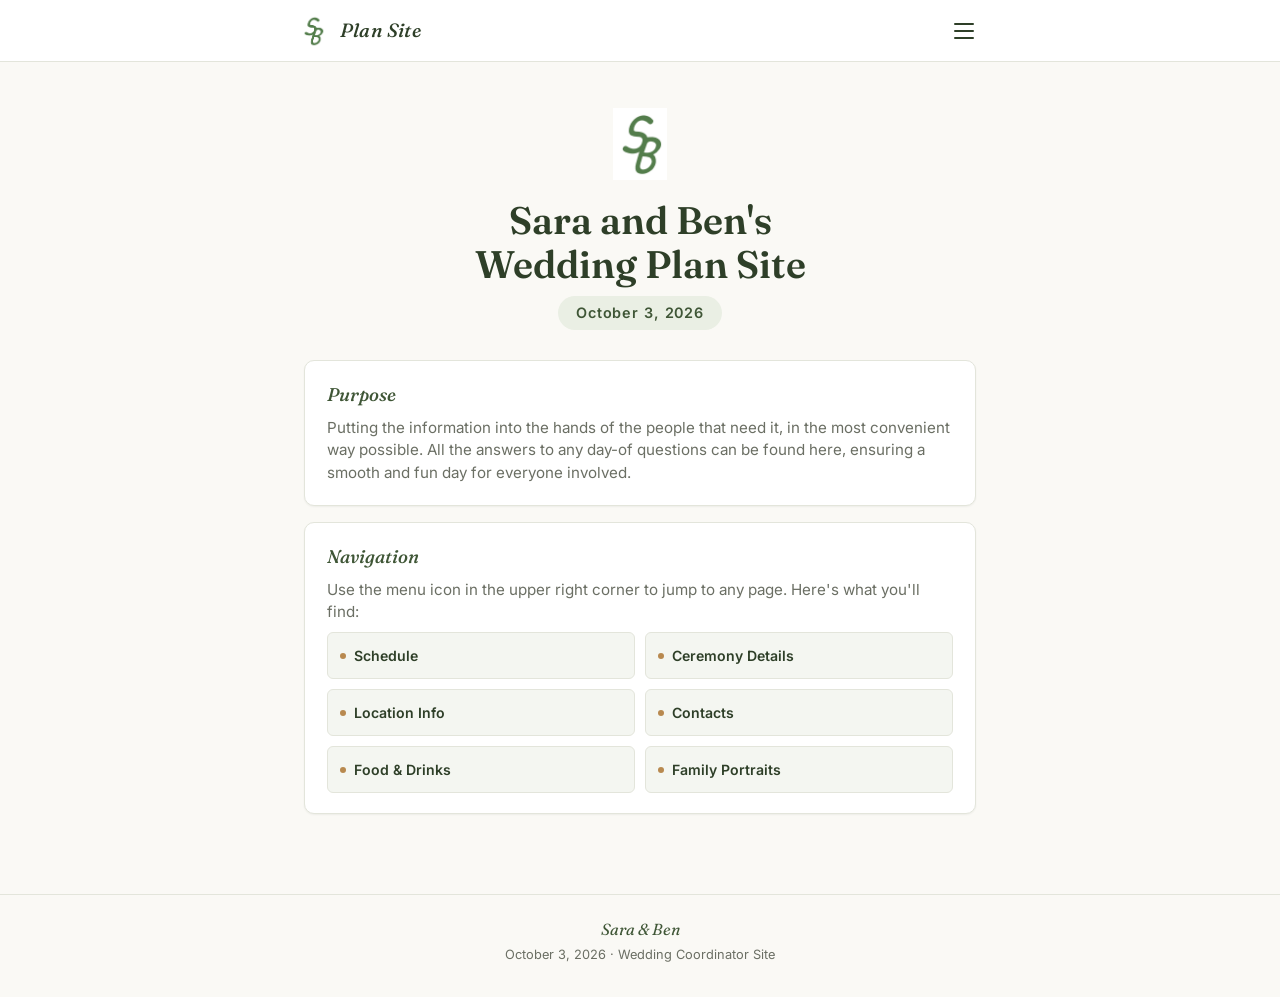
==== index.html @ fed75cc6 "Add files via upload" ====
<!DOCTYPE html>
<html lang="en">
<head>
<meta charset="UTF-8">
<meta name="viewport" content="width=device-width, initial-scale=1.0">
<title>Sara &amp; Ben's Wedding Plan Site</title>
<link rel="icon" href="images/logo.png">
<link rel="stylesheet" href="css/styles.css">
</head>
<body data-page="index.html">
<a class="skip-link" href="#main-content">Skip to content</a>
<div id="site-header-mount"></div>

<main id="main-content">
  <section class="hero">
    <img class="hero-mark" src="images/logo.png" alt="">
    <h1 class="hero-title">Sara and Ben's<br>Wedding Plan Site</h1>
    <span class="hero-date">October 3, 2026</span>

    <div class="hero-card">
      <h2>Purpose</h2>
      <p>Putting the information into the hands of the people that need it, in the most convenient way possible. All the answers to any day-of questions can be found here, ensuring a smooth and fun day for everyone involved.</p>
    </div>

    <div class="hero-card">
      <h2>Navigation</h2>
      <p>Use the menu icon in the upper right corner to jump to any page. Here's what you'll find:</p>
      <div class="hero-nav-list">
        <a href="schedule.html"><span class="dot"></span>Schedule</a>
        <a href="ceremony.html"><span class="dot"></span>Ceremony Details</a>
        <a href="location.html"><span class="dot"></span>Location Info</a>
        <a href="contacts.html"><span class="dot"></span>Contacts</a>
        <a href="food.html"><span class="dot"></span>Food &amp; Drinks</a>
        <a href="family.html"><span class="dot"></span>Family Portraits</a>
      </div>
    </div>
  </section>
</main>

<div id="site-footer-mount"></div>
<script src="js/script.js"></script>
</body>
</html>
---- css/styles.css ----
/* ==========================================================================
   Sara & Ben — Wedding Plan Site
   Shared stylesheet
   ========================================================================== */

@import url('https://fonts.googleapis.com/css2?family=Fraunces:ital,opsz,wght@0,9..144,400;0,9..144,500;0,9..144,600;1,9..144,500&family=Inter:wght@400;500;600;700&display=swap');

:root {
  /* Color */
  --color-primary: #5C7C50;
  --color-primary-dark: #3F5636;
  --color-primary-darker: #2E3F28;
  --color-primary-light: #EAEFE4;
  --color-primary-tint: #F4F6F1;
  --color-gold: #B8894F;
  --color-bg: #FAF9F5;
  --color-card: #FFFFFF;
  --color-text: #2A2C27;
  --color-text-muted: #6B6F64;
  --color-border: #E3E5DB;
  --color-border-strong: #C9CDBE;

  /* Type */
  --font-display: "Fraunces", Georgia, serif;
  --font-body: "Inter", -apple-system, BlinkMacSystemFont, "Segoe UI", sans-serif;

  /* Layout */
  --header-height: 62px;
  --max-width: 720px;
  --radius: 10px;
  --radius-sm: 6px;
  --shadow-sm: 0 1px 2px rgba(37, 43, 27, 0.06);
  --shadow-md: 0 6px 20px rgba(37, 43, 27, 0.10);
}

* { box-sizing: border-box; }

html { -webkit-text-size-adjust: 100%; }

body {
  margin: 0;
  font-family: var(--font-body);
  background: var(--color-bg);
  color: var(--color-text);
  line-height: 1.5;
  -webkit-font-smoothing: antialiased;
}

img { max-width: 100%; display: block; }

a { color: inherit; }

button { font-family: inherit; }

/* ---------- Skip link / focus ---------- */
.skip-link {
  position: absolute;
  left: -999px;
  top: 0;
  background: var(--color-primary-dark);
  color: #fff;
  padding: 10px 16px;
  border-radius: 0 0 8px 0;
  z-index: 200;
}
.skip-link:focus {
  left: 0;
}

:focus-visible {
  outline: 3px solid var(--color-gold);
  outline-offset: 2px;
}

/* ---------- Header ---------- */
.site-header {
  position: sticky;
  top: 0;
  z-index: 100;
  height: var(--header-height);
  background: var(--color-card);
  border-bottom: 1px solid var(--color-border);
}

.header-inner {
  max-width: var(--max-width);
  margin: 0 auto;
  height: 100%;
  display: flex;
  align-items: center;
  justify-content: space-between;
  padding: 0 16px;
}

.brand {
  display: flex;
  align-items: center;
  gap: 10px;
  text-decoration: none;
  color: var(--color-primary-darker);
}

.brand-logo {
  width: 34px;
  height: 34px;
  object-fit: contain;
}

.brand-text {
  font-family: var(--font-display);
  font-style: italic;
  font-weight: 500;
  font-size: 1.2rem;
  letter-spacing: 0.01em;
}

.menu-toggle {
  width: 40px;
  height: 40px;
  border: none;
  background: transparent;
  border-radius: var(--radius-sm);
  display: flex;
  flex-direction: column;
  align-items: center;
  justify-content: center;
  gap: 5px;
  cursor: pointer;
}

.menu-toggle:hover { background: var(--color-primary-tint); }

.menu-toggle span {
  display: block;
  width: 20px;
  height: 2px;
  background: var(--color-primary-darker);
  border-radius: 2px;
  transition: transform 0.22s ease, opacity 0.22s ease;
}

.menu-toggle[aria-expanded="true"] span:nth-child(1) {
  transform: translateY(7px) rotate(45deg);
}
.menu-toggle[aria-expanded="true"] span:nth-child(2) {
  opacity: 0;
}
.menu-toggle[aria-expanded="true"] span:nth-child(3) {
  transform: translateY(-7px) rotate(-45deg);
}

/* ---------- Slide-down nav menu ---------- */
.site-menu {
  position: fixed;
  top: var(--header-height);
  left: 0;
  right: 0;
  background: var(--color-primary-darker);
  z-index: 100;
  max-height: 0;
  overflow: hidden;
  transition: max-height 0.28s ease;
}

.site-menu.is-open {
  max-height: 480px;
}

.site-menu ul {
  list-style: none;
  margin: 0;
  padding: 8px 0 14px;
  max-width: var(--max-width);
  margin: 0 auto;
}

.site-menu a {
  display: block;
  padding: 13px 20px;
  color: #F2F1EA;
  text-decoration: none;
  font-size: 1.02rem;
  font-weight: 500;
  border-left: 3px solid transparent;
}

.site-menu a:hover,
.site-menu a:focus-visible {
  background: rgba(255,255,255,0.06);
}

.site-menu a.is-active {
  color: #fff;
  border-left-color: var(--color-gold);
  background: rgba(255,255,255,0.06);
}

.menu-overlay {
  position: fixed;
  inset: var(--header-height) 0 0 0;
  background: rgba(20, 24, 16, 0.35);
  z-index: 90;
  opacity: 0;
  pointer-events: none;
  transition: opacity 0.22s ease;
}

.menu-overlay.is-open {
  opacity: 1;
  pointer-events: auto;
}

body.menu-locked {
  overflow: hidden;
}

/* ---------- Page shell ---------- */
main {
  max-width: var(--max-width);
  margin: 0 auto;
  padding: 28px 16px 56px;
  min-height: calc(100vh - var(--header-height) - 120px);
}

.page-title {
  font-family: var(--font-display);
  font-weight: 600;
  font-size: 1.9rem;
  color: var(--color-primary-darker);
  margin: 0 0 4px;
}

.page-kicker {
  text-transform: uppercase;
  letter-spacing: 0.14em;
  font-size: 0.72rem;
  font-weight: 600;
  color: var(--color-gold);
  margin: 0 0 6px;
}

.page-intro {
  color: var(--color-text-muted);
  margin: 0 0 26px;
  font-size: 0.97rem;
}

/* ---------- Home page ---------- */
.hero {
  text-align: center;
  padding: 18px 8px 8px;
}

.hero-mark {
  width: 72px;
  height: 72px;
  margin: 0 auto 18px;
  object-fit: contain;
}

.hero-title {
  font-family: var(--font-display);
  font-weight: 600;
  font-size: 2.1rem;
  line-height: 1.15;
  color: var(--color-primary-darker);
  margin: 0 0 10px;
}

.hero-date {
  display: inline-block;
  font-family: var(--font-body);
  font-weight: 600;
  letter-spacing: 0.06em;
  color: var(--color-primary-dark);
  background: var(--color-primary-light);
  border-radius: 999px;
  padding: 6px 18px;
  font-size: 0.9rem;
  margin-bottom: 30px;
}

.hero-card {
  text-align: left;
  background: var(--color-card);
  border: 1px solid var(--color-border);
  border-radius: var(--radius);
  padding: 20px 22px;
  margin-bottom: 16px;
  box-shadow: var(--shadow-sm);
}

.hero-card h2 {
  font-family: var(--font-display);
  font-style: italic;
  font-weight: 500;
  font-size: 1.15rem;
  margin: 0 0 8px;
  color: var(--color-primary-dark);
}

.hero-card p {
  margin: 0;
  color: var(--color-text-muted);
  font-size: 0.95rem;
}

.hero-nav-list {
  margin-top: 8px;
  display: grid;
  grid-template-columns: 1fr 1fr;
  gap: 10px;
}

.hero-nav-list a {
  display: flex;
  align-items: center;
  gap: 8px;
  text-decoration: none;
  background: var(--color-primary-tint);
  border: 1px solid var(--color-border);
  border-radius: var(--radius-sm);
  padding: 12px 12px;
  font-size: 0.88rem;
  font-weight: 600;
  color: var(--color-primary-darker);
}

.hero-nav-list a:hover { border-color: var(--color-primary); }

.hero-nav-list .dot {
  width: 6px;
  height: 6px;
  border-radius: 50%;
  background: var(--color-gold);
  flex: none;
}

/* ---------- Section header bars (ceremony / food / family) ---------- */
.section-block {
  margin-bottom: 22px;
}

.section-bar {
  background: var(--color-primary);
  color: #fff;
  font-weight: 600;
  font-size: 0.82rem;
  letter-spacing: 0.06em;
  text-transform: uppercase;
  padding: 11px 16px;
  border-radius: var(--radius-sm) var(--radius-sm) 0 0;
}

.section-bar.alt { background: var(--color-primary-dark); }

.section-body {
  background: var(--color-card);
  border: 1px solid var(--color-border);
  border-top: none;
  border-radius: 0 0 var(--radius-sm) var(--radius-sm);
  overflow: hidden;
}

.ordered-list {
  list-style: none;
  margin: 0;
  padding: 0;
  counter-reset: item;
}

.ordered-list li {
  counter-increment: item;
  display: flex;
  gap: 12px;
  align-items: baseline;
  padding: 10px 16px;
  border-bottom: 1px solid var(--color-border);
  font-size: 0.93rem;
}

.ordered-list li:last-child { border-bottom: none; }

.ordered-list li::before {
  content: counter(item);
  flex: none;
  width: 22px;
  height: 22px;
  border-radius: 50%;
  background: var(--color-primary-light);
  color: var(--color-primary-dark);
  font-weight: 700;
  font-size: 0.72rem;
  display: flex;
  align-items: center;
  justify-content: center;
}

/* plain rows, no counter (for food/drink lists where an Order # exists but isn't a rank) */
.plain-list { list-style: none; margin: 0; padding: 0; }
.plain-list li {
  padding: 10px 16px;
  border-bottom: 1px solid var(--color-border);
  font-size: 0.93rem;
}
.plain-list li:last-child { border-bottom: none; }

/* ---------- Tables ---------- */
.table-wrap {
  background: var(--color-card);
  border: 1px solid var(--color-border);
  border-radius: var(--radius);
  overflow: hidden;
  box-shadow: var(--shadow-sm);
}

table {
  width: 100%;
  border-collapse: collapse;
  font-size: 0.88rem;
}

thead th {
  background: var(--color-primary-dark);
  color: #fff;
  text-align: left;
  font-weight: 600;
  font-size: 0.72rem;
  letter-spacing: 0.07em;
  text-transform: uppercase;
  padding: 10px 12px;
}

tbody td {
  padding: 10px 12px;
  border-bottom: 1px solid var(--color-border);
  vertical-align: top;
}

tbody tr:last-child td { border-bottom: none; }

tbody tr:nth-child(even) { background: var(--color-primary-tint); }

.cell-primary { font-weight: 600; color: var(--color-primary-darker); }
.cell-muted { color: var(--color-text-muted); font-size: 0.85em; }

a.phone-link {
  color: var(--color-primary-dark);
  font-weight: 600;
  text-decoration: none;
}
a.phone-link:hover { text-decoration: underline; }

/* ---------- Schedule / timeline ---------- */
.filter-bar {
  position: relative;
  margin-bottom: 18px;
}

.filter-toggle {
  width: 100%;
  display: flex;
  align-items: center;
  justify-content: space-between;
  background: var(--color-primary-light);
  border: 1px solid var(--color-border-strong);
  color: var(--color-primary-darker);
  font-weight: 600;
  font-size: 0.88rem;
  border-radius: var(--radius-sm);
  padding: 11px 14px;
  cursor: pointer;
}

.filter-toggle .chev { transition: transform 0.2s ease; }
.filter-toggle[aria-expanded="true"] .chev { transform: rotate(180deg); }

.filter-count {
  background: var(--color-gold);
  color: #fff;
  border-radius: 999px;
  font-size: 0.7rem;
  padding: 2px 8px;
  margin-left: 8px;
}

.filter-panel {
  display: none;
  background: var(--color-card);
  border: 1px solid var(--color-border-strong);
  border-top: none;
  border-radius: 0 0 var(--radius-sm) var(--radius-sm);
  padding: 12px 14px 14px;
  max-height: 320px;
  overflow-y: auto;
}

.filter-panel.is-open { display: block; }

.filter-actions {
  display: flex;
  gap: 10px;
  margin-bottom: 10px;
  padding-bottom: 10px;
  border-bottom: 1px solid var(--color-border);
}

.filter-actions button {
  background: none;
  border: none;
  color: var(--color-primary-dark);
  font-weight: 600;
  font-size: 0.8rem;
  cursor: pointer;
  padding: 0;
}
.filter-actions button:hover { text-decoration: underline; }

.filter-option {
  display: flex;
  align-items: center;
  gap: 9px;
  padding: 7px 2px;
  font-size: 0.87rem;
  cursor: pointer;
}

.filter-option input { width: 16px; height: 16px; accent-color: var(--color-primary); flex: none; }

.timeline {
  list-style: none;
  position: relative;
  margin-left: 6px;
  margin-top: 0;
  padding-left: 22px;
  border-left: 2px solid var(--color-border-strong);
}

.timeline-item {
  position: relative;
  padding-bottom: 18px;
}

.timeline-item::before {
  content: "";
  position: absolute;
  left: -28px;
  top: 3px;
  width: 11px;
  height: 11px;
  border-radius: 50%;
  background: var(--color-card);
  border: 2px solid var(--color-primary);
}

.timeline-item.is-buffer::before {
  background: var(--color-border-strong);
  border-color: var(--color-border-strong);
}

.timeline-time {
  font-family: var(--font-display);
  font-weight: 600;
  color: var(--color-primary-dark);
  font-size: 0.95rem;
  margin-bottom: 2px;
}

.timeline-event {
  font-weight: 600;
  font-size: 0.95rem;
  color: var(--color-text);
}

.timeline-item.is-buffer .timeline-event {
  font-weight: 500;
  color: var(--color-text-muted);
  font-style: italic;
}

.timeline-meta {
  margin-top: 3px;
  font-size: 0.83rem;
  color: var(--color-text-muted);
}

.timeline-meta strong { color: var(--color-primary-dark); font-weight: 600; }

.empty-state {
  text-align: center;
  color: var(--color-text-muted);
  padding: 30px 10px;
  font-size: 0.9rem;
}

/* ---------- Location ---------- */
.map-card {
  background: var(--color-card);
  border: 1px solid var(--color-border);
  border-radius: var(--radius);
  overflow: hidden;
  box-shadow: var(--shadow-sm);
}

.map-card img { width: 100%; }

.map-caption {
  padding: 12px 16px;
  font-size: 0.85rem;
  color: var(--color-text-muted);
  border-top: 1px solid var(--color-border);
}

/* ---------- Family portrait list ---------- */
.progress-bar-wrap {
  background: var(--color-card);
  border: 1px solid var(--color-border);
  border-radius: var(--radius);
  padding: 14px 16px;
  margin-bottom: 22px;
  box-shadow: var(--shadow-sm);
}

.progress-label {
  display: flex;
  justify-content: space-between;
  font-size: 0.82rem;
  font-weight: 600;
  color: var(--color-primary-darker);
  margin-bottom: 8px;
}

.sync-status {
  margin: 0 0 10px;
  font-size: 0.78rem;
  font-weight: 600;
  display: flex;
  align-items: center;
  gap: 6px;
  color: var(--color-text-muted);
}

.sync-status .dot {
  width: 7px;
  height: 7px;
  border-radius: 50%;
  background: var(--color-border-strong);
  flex: none;
}

.sync-status.is-synced { color: var(--color-primary-dark); }
.sync-status.is-synced .dot { background: var(--color-primary); }

.sync-status.is-saving { color: var(--color-gold); }
.sync-status.is-saving .dot { background: var(--color-gold); }

.sync-status.is-offline { color: #A15C3B; }
.sync-status.is-offline .dot { background: #A15C3B; }

.progress-track {
  height: 8px;
  border-radius: 999px;
  background: var(--color-primary-light);
  overflow: hidden;
}

.progress-fill {
  height: 100%;
  background: var(--color-gold);
  border-radius: 999px;
  width: 0%;
  transition: width 0.25s ease;
}

.shot-list { list-style: none; margin: 0; padding: 0; }

.shot-row {
  display: flex;
  align-items: flex-start;
  gap: 12px;
  padding: 11px 16px;
  border-bottom: 1px solid var(--color-border);
}

.shot-row:last-child { border-bottom: none; }

.shot-row input[type="checkbox"] {
  width: 20px;
  height: 20px;
  margin-top: 1px;
  accent-color: var(--color-primary);
  flex: none;
  cursor: pointer;
}

.shot-label {
  display: flex;
  gap: 10px;
  align-items: baseline;
  flex: 1;
  cursor: pointer;
}

.shot-number {
  flex: none;
  font-weight: 700;
  font-size: 0.78rem;
  color: var(--color-gold);
  min-width: 20px;
}

.shot-people {
  font-size: 0.9rem;
  line-height: 1.4;
}

.shot-row.is-done .shot-people {
  color: var(--color-text-muted);
  text-decoration: line-through;
  text-decoration-color: var(--color-border-strong);
}

/* ---------- Footer ---------- */
.site-footer {
  border-top: 1px solid var(--color-border);
  padding: 22px 16px 32px;
  text-align: center;
}

.site-footer p {
  margin: 0;
  font-size: 0.8rem;
  color: var(--color-text-muted);
}

.site-footer .footer-names {
  font-family: var(--font-display);
  font-style: italic;
  font-size: 1rem;
  color: var(--color-primary-dark);
  margin-bottom: 4px;
}

/* ---------- Utility ---------- */
.visually-hidden {
  position: absolute;
  width: 1px; height: 1px;
  overflow: hidden;
  clip: rect(0 0 0 0);
  white-space: nowrap;
}

@media (min-width: 560px) {
  .page-title { font-size: 2.1rem; }
  .hero-title { font-size: 2.4rem; }
}
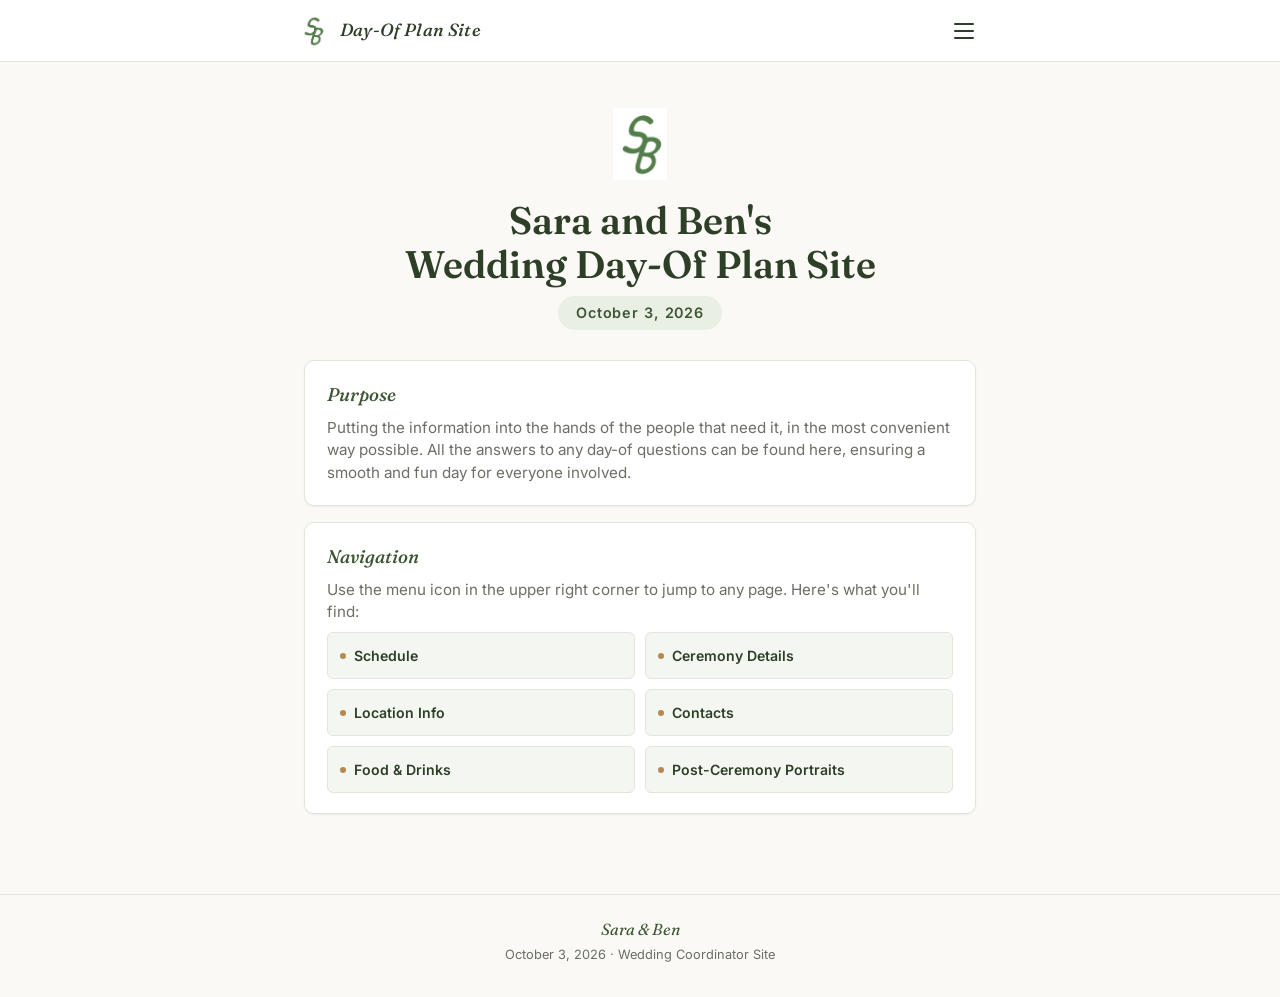
==== commit 2a0d9d61: "Add files via upload" ====
--- a/index.html
+++ b/index.html
@@ -3,7 +3,7 @@
 <head>
 <meta charset="UTF-8">
 <meta name="viewport" content="width=device-width, initial-scale=1.0">
-<title>Sara &amp; Ben's Wedding Plan Site</title>
+<title>Sara &amp; Ben's Wedding Day-Of Plan Site</title>
 <link rel="icon" href="images/logo.png">
 <link rel="stylesheet" href="css/styles.css">
 </head>
@@ -14,7 +14,7 @@
 <main id="main-content">
   <section class="hero">
     <img class="hero-mark" src="images/logo.png" alt="">
-    <h1 class="hero-title">Sara and Ben's<br>Wedding Plan Site</h1>
+    <h1 class="hero-title">Sara and Ben's<br>Wedding Day-Of Plan Site</h1>
     <span class="hero-date">October 3, 2026</span>
 
     <div class="hero-card">
@@ -31,7 +31,7 @@
         <a href="location.html"><span class="dot"></span>Location Info</a>
         <a href="contacts.html"><span class="dot"></span>Contacts</a>
         <a href="food.html"><span class="dot"></span>Food &amp; Drinks</a>
-        <a href="family.html"><span class="dot"></span>Family Portraits</a>
+        <a href="family.html"><span class="dot"></span>Post-Ceremony Portraits</a>
       </div>
     </div>
   </section>
--- a/css/styles.css
+++ b/css/styles.css
@@ -110,8 +110,13 @@
   font-family: var(--font-display);
   font-style: italic;
   font-weight: 500;
-  font-size: 1.2rem;
+  font-size: 1.1rem;
   letter-spacing: 0.01em;
+  white-space: nowrap;
+}
+
+@media (max-width: 360px) {
+  .brand-text { font-size: 0.95rem; }
 }
 
 .menu-toggle {
@@ -402,8 +407,24 @@
   padding: 10px 16px;
   border-bottom: 1px solid var(--color-border);
   font-size: 0.93rem;
+  display: flex;
+  align-items: baseline;
+  gap: 10px;
 }
 .plain-list li:last-child { border-bottom: none; }
+
+.category-tag {
+  flex: none;
+  background: var(--color-primary-light);
+  color: var(--color-primary-dark);
+  font-size: 0.66rem;
+  font-weight: 700;
+  letter-spacing: 0.05em;
+  text-transform: uppercase;
+  padding: 3px 8px;
+  border-radius: 999px;
+  white-space: nowrap;
+}
 
 /* ---------- Tables ---------- */
 .table-wrap {
@@ -526,6 +547,96 @@
 }
 
 .filter-option input { width: 16px; height: 16px; accent-color: var(--color-primary); flex: none; }
+
+.filter-tabs {
+  display: flex;
+  gap: 4px;
+  margin-bottom: 10px;
+}
+
+.filter-tab {
+  flex: 1;
+  background: var(--color-primary-tint);
+  border: 1px solid var(--color-border);
+  color: var(--color-text-muted);
+  font-weight: 600;
+  font-size: 0.78rem;
+  padding: 8px 6px;
+  border-radius: var(--radius-sm);
+  cursor: pointer;
+}
+
+.filter-tab.is-active {
+  background: var(--color-primary-dark);
+  border-color: var(--color-primary-dark);
+  color: #fff;
+}
+
+.filter-group { display: none; }
+.filter-group.is-active { display: block; }
+
+/* ---------- Legend (bold = owner, plain = people needed) ---------- */
+.legend-key {
+  display: flex;
+  flex-wrap: wrap;
+  gap: 14px;
+  background: var(--color-card);
+  border: 1px solid var(--color-border);
+  border-radius: var(--radius-sm);
+  padding: 11px 14px;
+  margin-bottom: 18px;
+  font-size: 0.82rem;
+  color: var(--color-text-muted);
+}
+
+.legend-key .legend-item {
+  display: flex;
+  align-items: center;
+  gap: 7px;
+}
+
+.legend-key .legend-swatch {
+  font-family: var(--font-body);
+  font-size: 0.82rem;
+}
+
+.legend-key .legend-swatch.is-bold { font-weight: 700; color: var(--color-text); }
+
+.legend-key .legend-key-dot {
+  width: 10px;
+  height: 10px;
+  border-radius: 50%;
+  background: var(--color-gold);
+  flex: none;
+  box-shadow: 0 0 0 3px rgba(184, 137, 79, 0.18);
+}
+
+/* ---------- Phase-of-day group headings within the timeline ---------- */
+.phase-heading {
+  position: relative;
+  margin: 0 0 14px;
+  padding-bottom: 6px;
+}
+
+.phase-heading:not(:first-child) {
+  margin-top: 6px;
+  padding-top: 20px;
+}
+
+.phase-heading .phase-heading-inner {
+  display: inline-flex;
+  align-items: center;
+  gap: 8px;
+  background: var(--color-primary-darker);
+  color: #fff;
+  font-weight: 600;
+  font-size: 0.72rem;
+  letter-spacing: 0.08em;
+  text-transform: uppercase;
+  padding: 5px 12px 5px 10px;
+  border-radius: 999px;
+  margin-left: -22px;
+}
 
 .timeline {
   list-style: none;
@@ -553,9 +664,36 @@
   border: 2px solid var(--color-primary);
 }
 
-.timeline-item.is-buffer::before {
-  background: var(--color-border-strong);
-  border-color: var(--color-border-strong);
+.timeline-item.is-key::before {
+  width: 15px;
+  height: 15px;
+  left: -30px;
+  top: 1px;
+  background: var(--color-gold);
+  border: 2px solid var(--color-gold);
+  box-shadow: 0 0 0 4px rgba(184, 137, 79, 0.22);
+}
+
+.timeline-item.is-key {
+  background: linear-gradient(90deg, rgba(184,137,79,0.09), rgba(184,137,79,0) 70%);
+  border-left: 2px solid var(--color-gold);
+  margin-left: -12px;
+  padding-left: 10px;
+  border-radius: 0 6px 6px 0;
+}
+
+.key-badge {
+  display: inline-block;
+  background: var(--color-gold);
+  color: #fff;
+  font-size: 0.62rem;
+  font-weight: 700;
+  letter-spacing: 0.06em;
+  text-transform: uppercase;
+  padding: 1px 7px;
+  border-radius: 999px;
+  margin-left: 7px;
+  vertical-align: middle;
 }
 
 .timeline-time {
@@ -570,12 +708,6 @@
   font-weight: 600;
   font-size: 0.95rem;
   color: var(--color-text);
-}
-
-.timeline-item.is-buffer .timeline-event {
-  font-weight: 500;
-  color: var(--color-text-muted);
-  font-style: italic;
 }
 
 .timeline-meta {
@@ -611,67 +743,158 @@
   border-top: 1px solid var(--color-border);
 }
 
+.map-legend {
+  padding: 14px 16px 16px;
+  border-top: 1px solid var(--color-border);
+}
+
+.map-legend-title {
+  font-size: 0.72rem;
+  font-weight: 700;
+  letter-spacing: 0.08em;
+  text-transform: uppercase;
+  color: var(--color-text-muted);
+  margin: 0 0 10px;
+}
+
+.map-legend-grid {
+  display: grid;
+  grid-template-columns: 1fr 1fr;
+  gap: 8px 14px;
+}
+
+.map-legend-row {
+  display: flex;
+  align-items: center;
+  gap: 8px;
+  font-size: 0.85rem;
+}
+
+.map-legend-swatch {
+  width: 16px;
+  height: 16px;
+  border-radius: 5px;
+  flex: none;
+  display: inline-flex;
+  align-items: center;
+  justify-content: center;
+  font-size: 0.65rem;
+  font-weight: 700;
+  color: #fff;
+}
+
+.map-legend-swatch.is-dot { border-radius: 50%; }
+
+/* ---------- Photo gallery / lightbox ---------- */
+.gallery-strip {
+  display: grid;
+  grid-template-columns: repeat(2, 1fr);
+  gap: 10px;
+}
+
+.gallery-item {
+  border: none;
+  padding: 0;
+  background: none;
+  cursor: pointer;
+  border-radius: var(--radius-sm);
+  overflow: hidden;
+  position: relative;
+  aspect-ratio: 4 / 3;
+  box-shadow: var(--shadow-sm);
+}
+
+.gallery-item img {
+  width: 100%;
+  height: 100%;
+  object-fit: cover;
+  display: block;
+  transition: transform 0.2s ease;
+}
+
+.gallery-item:hover img { transform: scale(1.04); }
+
+.gallery-item-label {
+  position: absolute;
+  left: 0;
+  right: 0;
+  bottom: 0;
+  padding: 6px 9px 7px;
+  font-size: 0.72rem;
+  font-weight: 600;
+  color: #fff;
+  background: linear-gradient(to top, rgba(20,24,16,0.75), rgba(20,24,16,0));
+  text-align: left;
+}
+
+.lightbox {
+  position: fixed;
+  inset: 0;
+  background: rgba(15, 18, 11, 0.92);
+  z-index: 200;
+  display: none;
+  align-items: center;
+  justify-content: center;
+  padding: 20px;
+}
+
+.lightbox.is-open { display: flex; }
+
+.lightbox img {
+  max-width: 100%;
+  max-height: 82vh;
+  border-radius: var(--radius-sm);
+  box-shadow: var(--shadow-md);
+}
+
+.lightbox-caption {
+  position: absolute;
+  bottom: 26px;
+  left: 0;
+  right: 0;
+  text-align: center;
+  color: #F2F1EA;
+  font-size: 0.85rem;
+  padding: 0 20px;
+}
+
+.lightbox-close {
+  position: absolute;
+  top: 16px;
+  right: 16px;
+  width: 40px;
+  height: 40px;
+  border-radius: 50%;
+  border: none;
+  background: rgba(255,255,255,0.12);
+  color: #fff;
+  font-size: 1.3rem;
+  line-height: 1;
+  cursor: pointer;
+}
+
+.lightbox-nav {
+  position: absolute;
+  top: 50%;
+  transform: translateY(-50%);
+  width: 44px;
+  height: 44px;
+  border-radius: 50%;
+  border: none;
+  background: rgba(255,255,255,0.12);
+  color: #fff;
+  font-size: 1.4rem;
+  cursor: pointer;
+}
+
+.lightbox-nav.prev { left: 12px; }
+.lightbox-nav.next { right: 12px; }
+
+@media (min-width: 560px) {
+  .gallery-strip { grid-template-columns: repeat(3, 1fr); }
+}
+
 /* ---------- Family portrait list ---------- */
-.progress-bar-wrap {
-  background: var(--color-card);
-  border: 1px solid var(--color-border);
-  border-radius: var(--radius);
-  padding: 14px 16px;
-  margin-bottom: 22px;
-  box-shadow: var(--shadow-sm);
-}
-
-.progress-label {
-  display: flex;
-  justify-content: space-between;
-  font-size: 0.82rem;
-  font-weight: 600;
-  color: var(--color-primary-darker);
-  margin-bottom: 8px;
-}
-
-.sync-status {
-  margin: 0 0 10px;
-  font-size: 0.78rem;
-  font-weight: 600;
-  display: flex;
-  align-items: center;
-  gap: 6px;
-  color: var(--color-text-muted);
-}
-
-.sync-status .dot {
-  width: 7px;
-  height: 7px;
-  border-radius: 50%;
-  background: var(--color-border-strong);
-  flex: none;
-}
-
-.sync-status.is-synced { color: var(--color-primary-dark); }
-.sync-status.is-synced .dot { background: var(--color-primary); }
-
-.sync-status.is-saving { color: var(--color-gold); }
-.sync-status.is-saving .dot { background: var(--color-gold); }
-
-.sync-status.is-offline { color: #A15C3B; }
-.sync-status.is-offline .dot { background: #A15C3B; }
-
-.progress-track {
-  height: 8px;
-  border-radius: 999px;
-  background: var(--color-primary-light);
-  overflow: hidden;
-}
-
-.progress-fill {
-  height: 100%;
-  background: var(--color-gold);
-  border-radius: 999px;
-  width: 0%;
-  transition: width 0.25s ease;
-}
-
 .shot-list { list-style: none; margin: 0; padding: 0; }
 
 .shot-row {
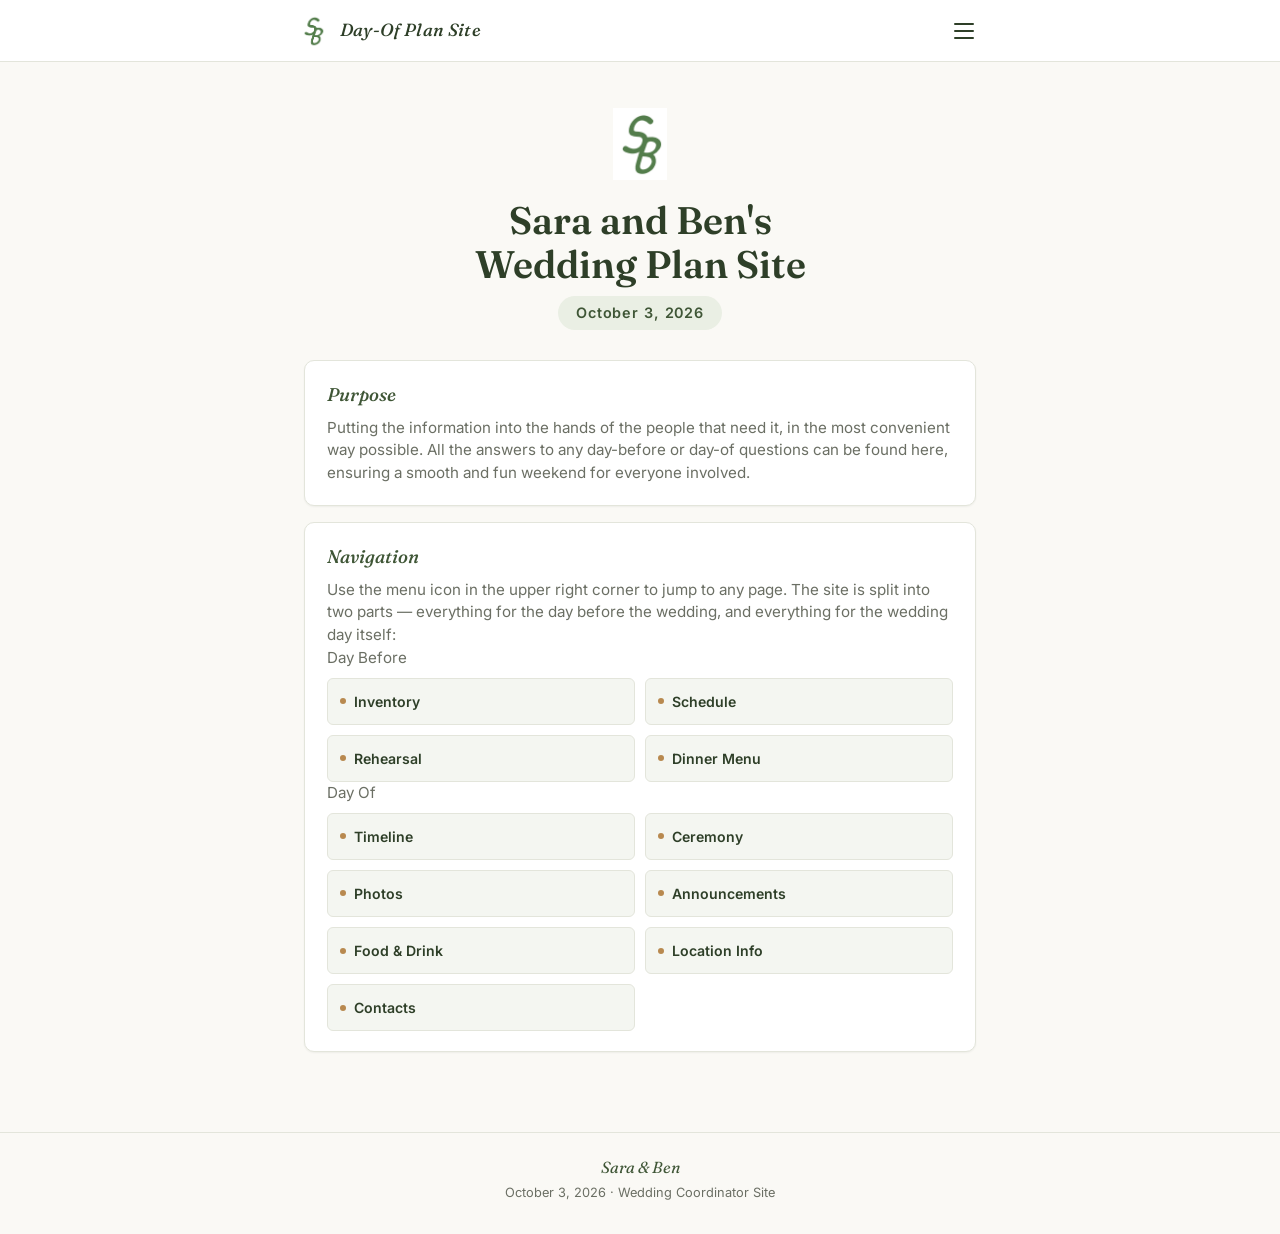
==== commit e5827479: "v2 site rework Day-before and day of info now included" ====
--- a/index.html
+++ b/index.html
@@ -3,7 +3,7 @@
 <head>
 <meta charset="UTF-8">
 <meta name="viewport" content="width=device-width, initial-scale=1.0">
-<title>Sara &amp; Ben's Wedding Day-Of Plan Site</title>
+<title>Sara &amp; Ben's Wedding Plan Site</title>
 <link rel="icon" href="images/logo.png">
 <link rel="stylesheet" href="css/styles.css">
 </head>
@@ -14,24 +14,39 @@
 <main id="main-content">
   <section class="hero">
     <img class="hero-mark" src="images/logo.png" alt="">
-    <h1 class="hero-title">Sara and Ben's<br>Wedding Day-Of Plan Site</h1>
+    <h1 class="hero-title">Sara and Ben's<br>Wedding Plan Site</h1>
     <span class="hero-date">October 3, 2026</span>
 
     <div class="hero-card">
       <h2>Purpose</h2>
-      <p>Putting the information into the hands of the people that need it, in the most convenient way possible. All the answers to any day-of questions can be found here, ensuring a smooth and fun day for everyone involved.</p>
+      <p>Putting the information into the hands of the people that need it, in the most convenient way possible. All the answers to any day-before or day-of questions can be found here, ensuring a smooth and fun weekend for everyone involved.</p>
     </div>
 
     <div class="hero-card">
       <h2>Navigation</h2>
-      <p>Use the menu icon in the upper right corner to jump to any page. Here's what you'll find:</p>
-      <div class="hero-nav-list">
-        <a href="schedule.html"><span class="dot"></span>Schedule</a>
-        <a href="ceremony.html"><span class="dot"></span>Ceremony Details</a>
-        <a href="location.html"><span class="dot"></span>Location Info</a>
-        <a href="contacts.html"><span class="dot"></span>Contacts</a>
-        <a href="food.html"><span class="dot"></span>Food &amp; Drinks</a>
-        <a href="family.html"><span class="dot"></span>Post-Ceremony Portraits</a>
+      <p>Use the menu icon in the upper right corner to jump to any page. The site is split into two parts — everything for the day before the wedding, and everything for the wedding day itself:</p>
+
+      <div class="hero-nav-group">
+        <p class="hero-nav-group-title"><span class="rule"></span>Day Before<span class="rule"></span></p>
+        <div class="hero-nav-list">
+          <a href="inventory.html"><span class="dot"></span>Inventory</a>
+          <a href="schedule.html"><span class="dot"></span>Schedule</a>
+          <a href="rehearsal.html"><span class="dot"></span>Rehearsal</a>
+          <a href="dinner-menu.html"><span class="dot"></span>Dinner Menu</a>
+        </div>
+      </div>
+
+      <div class="hero-nav-group">
+        <p class="hero-nav-group-title"><span class="rule"></span>Day Of<span class="rule"></span></p>
+        <div class="hero-nav-list">
+          <a href="timeline.html"><span class="dot"></span>Timeline</a>
+          <a href="ceremony.html"><span class="dot"></span>Ceremony</a>
+          <a href="photos.html"><span class="dot"></span>Photos</a>
+          <a href="announcements.html"><span class="dot"></span>Announcements</a>
+          <a href="food.html"><span class="dot"></span>Food &amp; Drink</a>
+          <a href="location.html"><span class="dot"></span>Location Info</a>
+          <a href="contacts.html"><span class="dot"></span>Contacts</a>
+        </div>
       </div>
     </div>
   </section>
